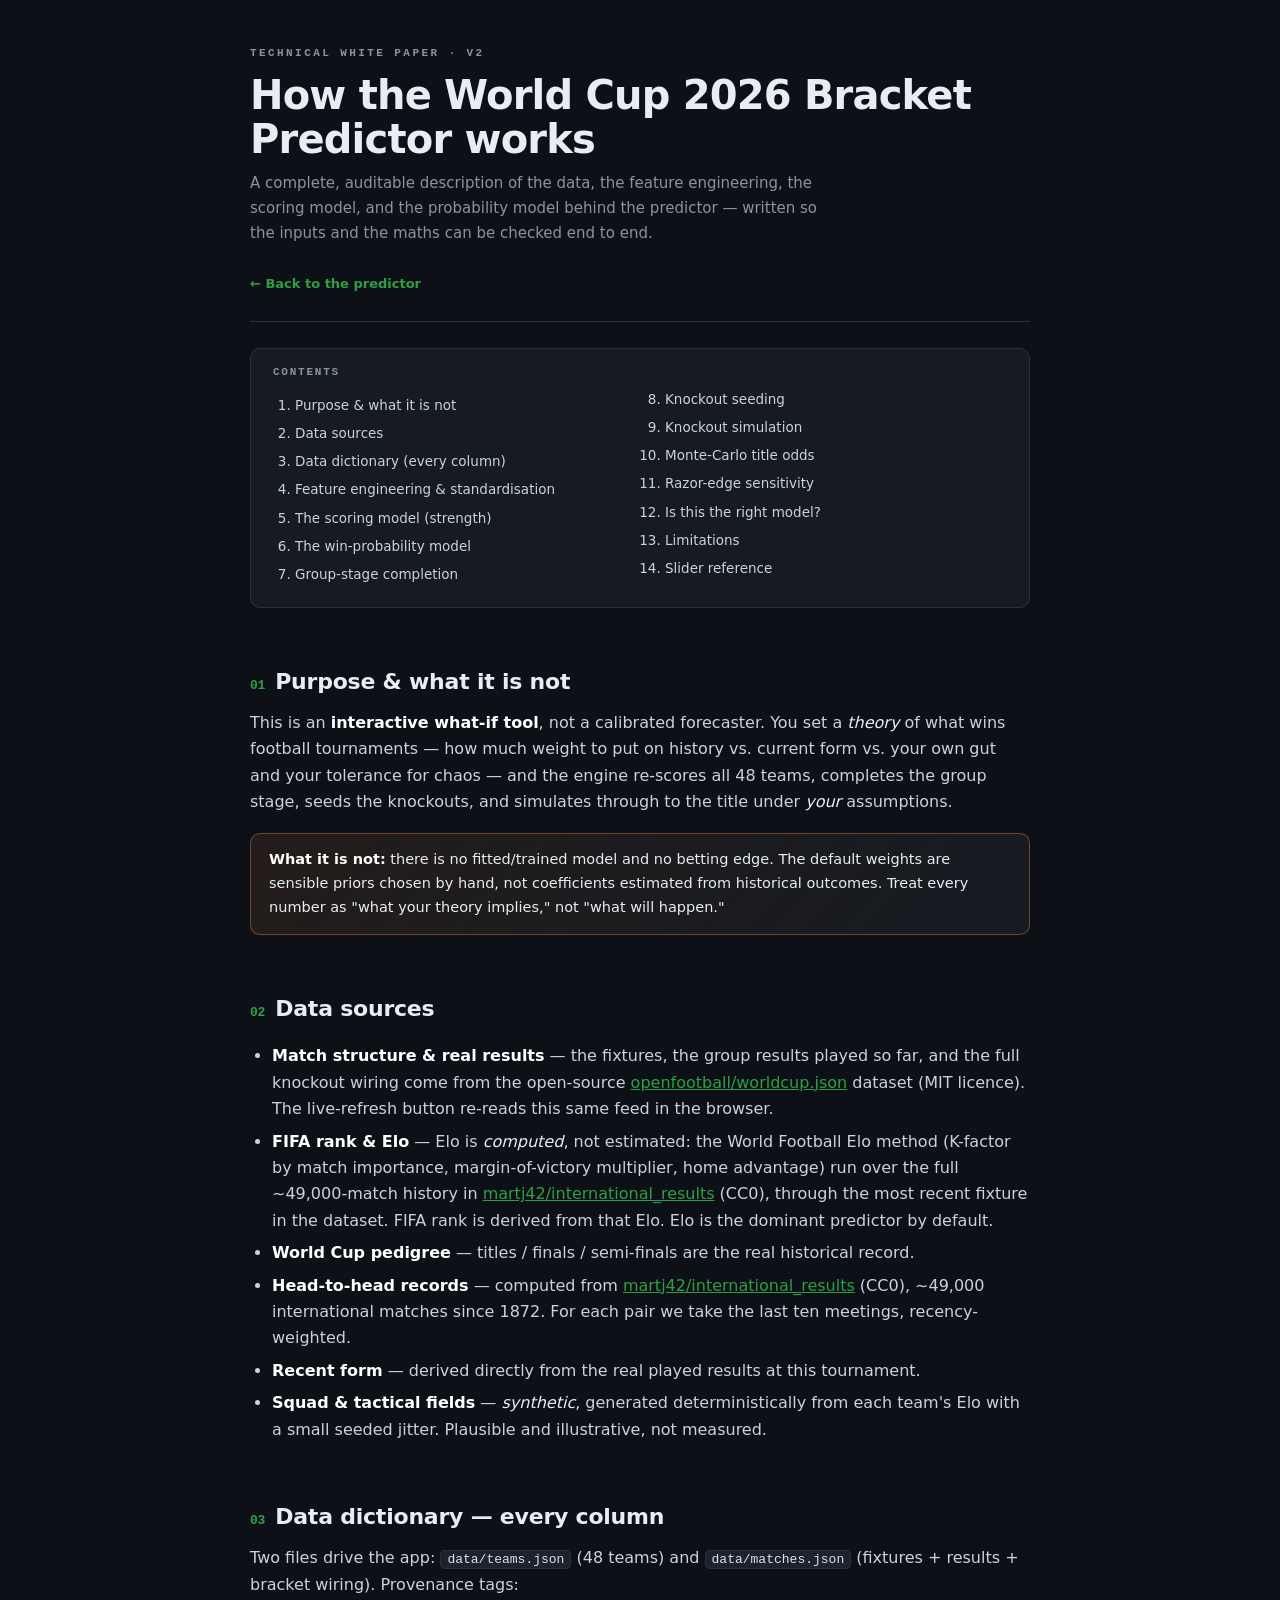
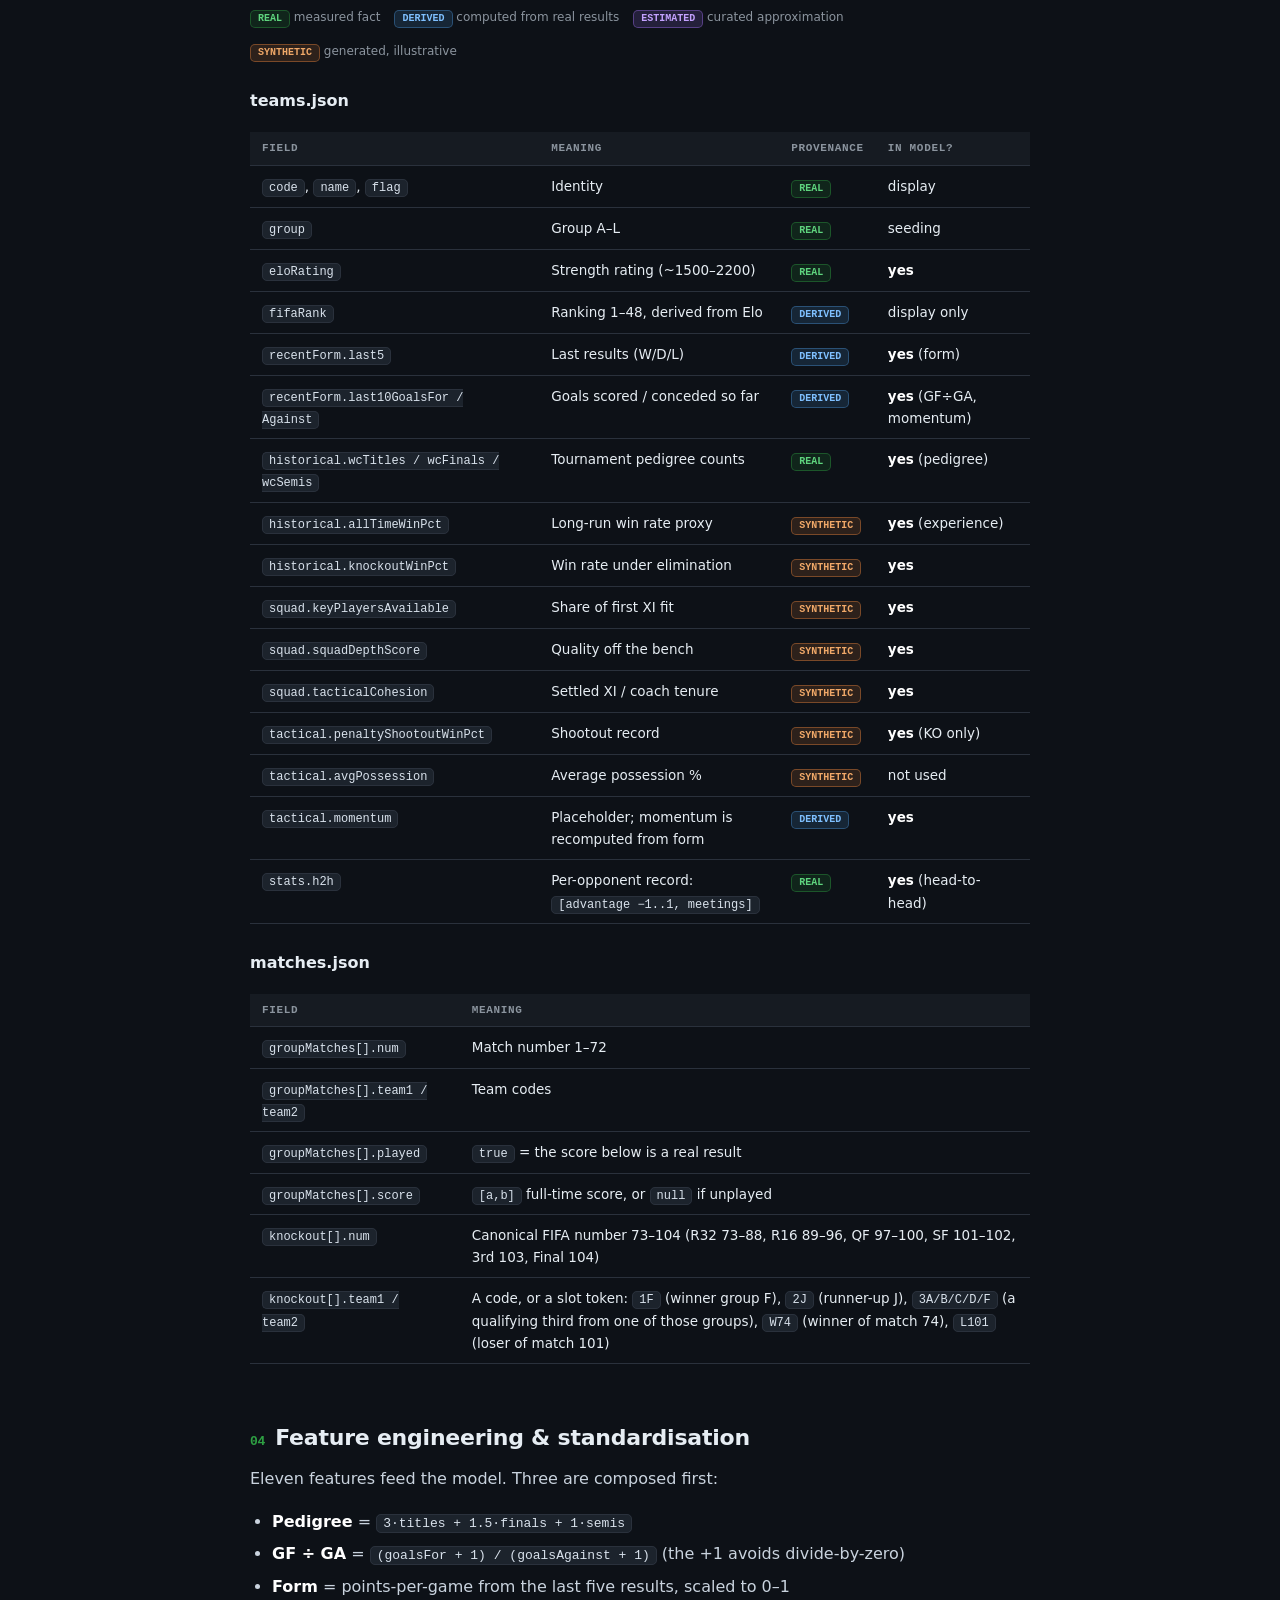
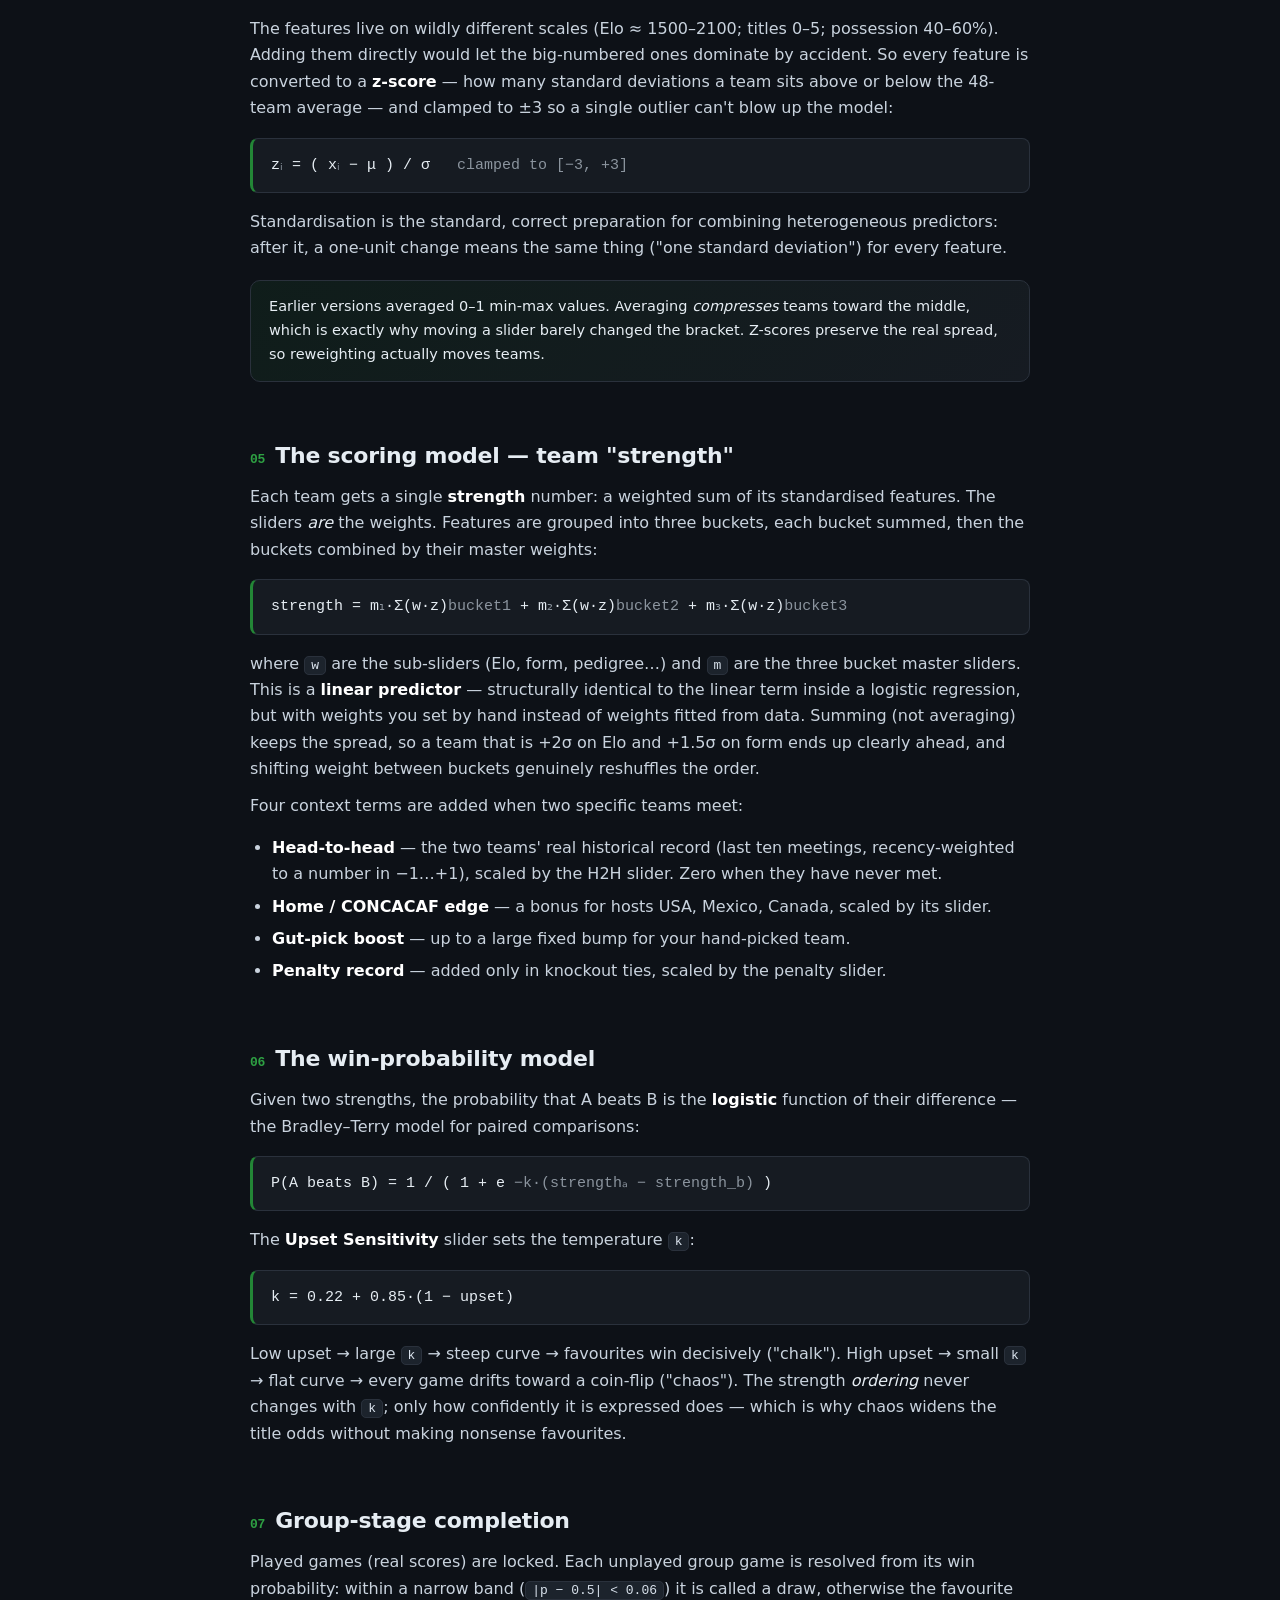
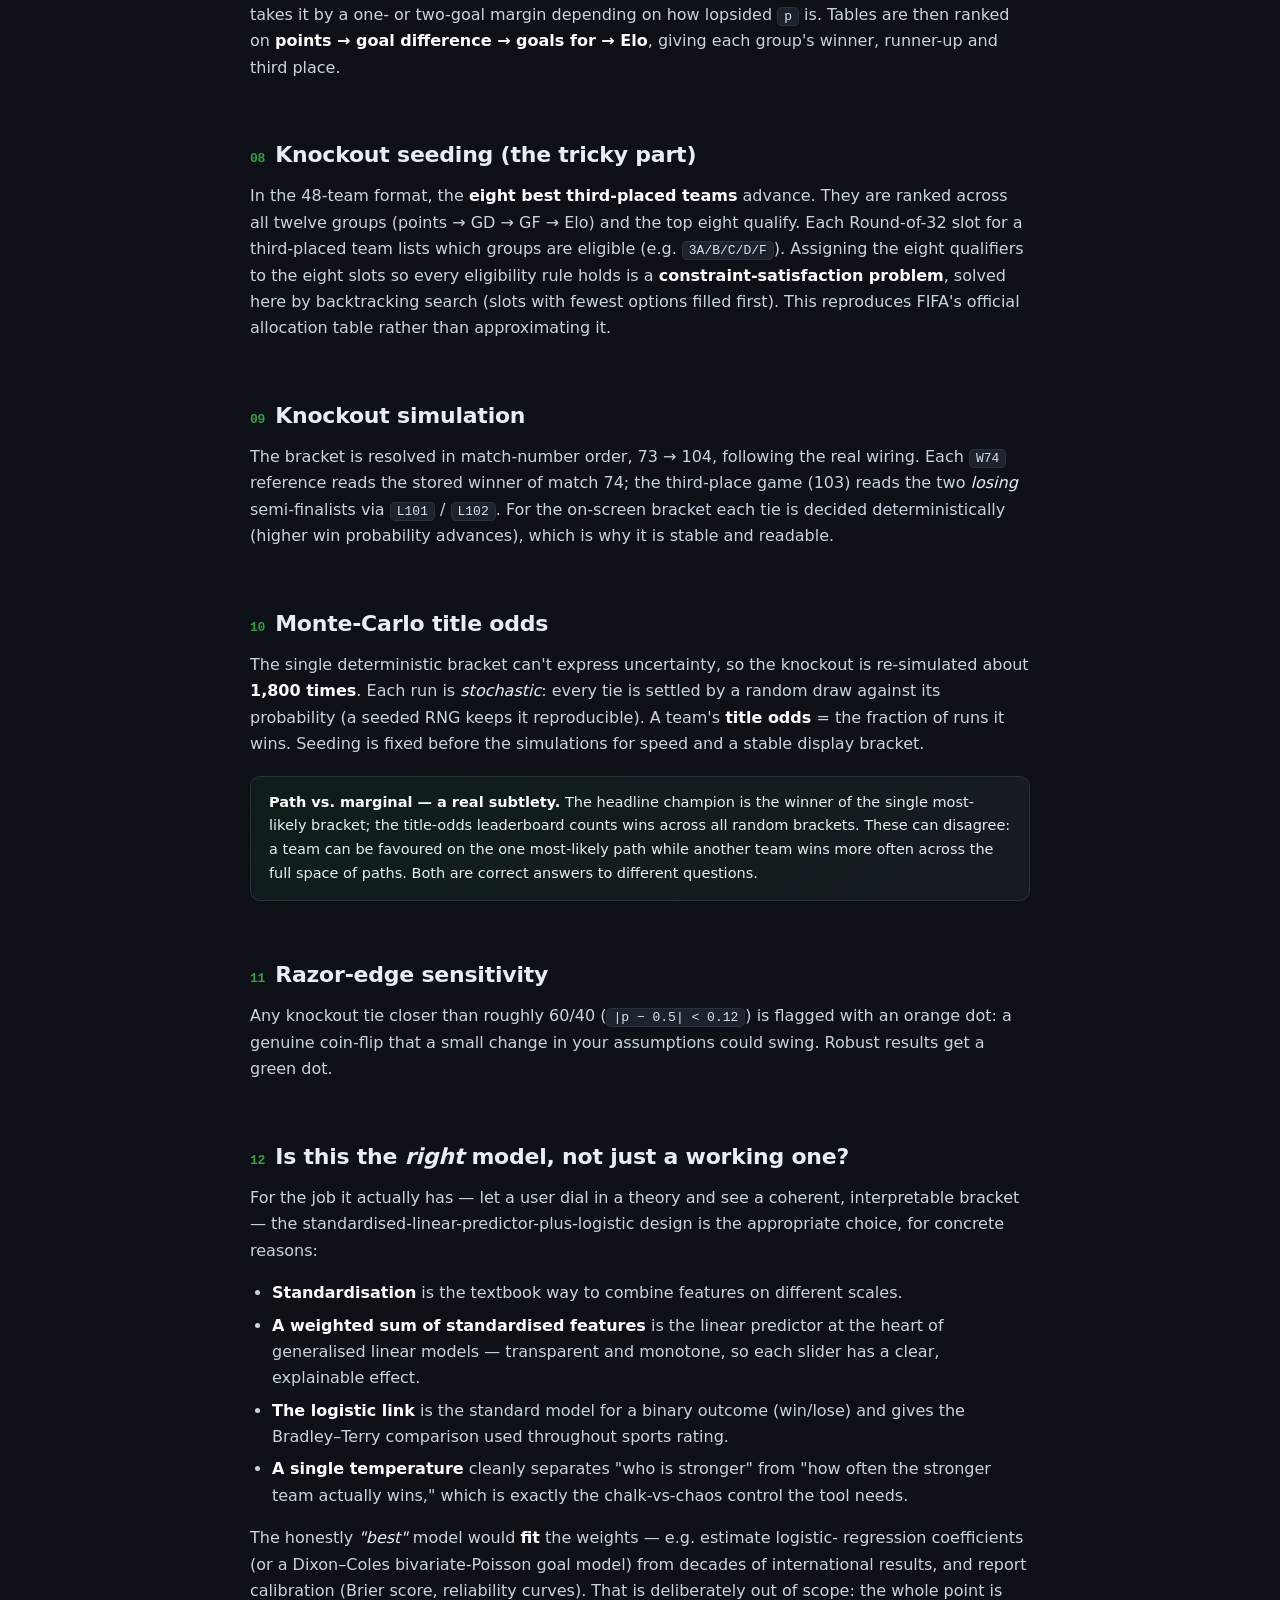
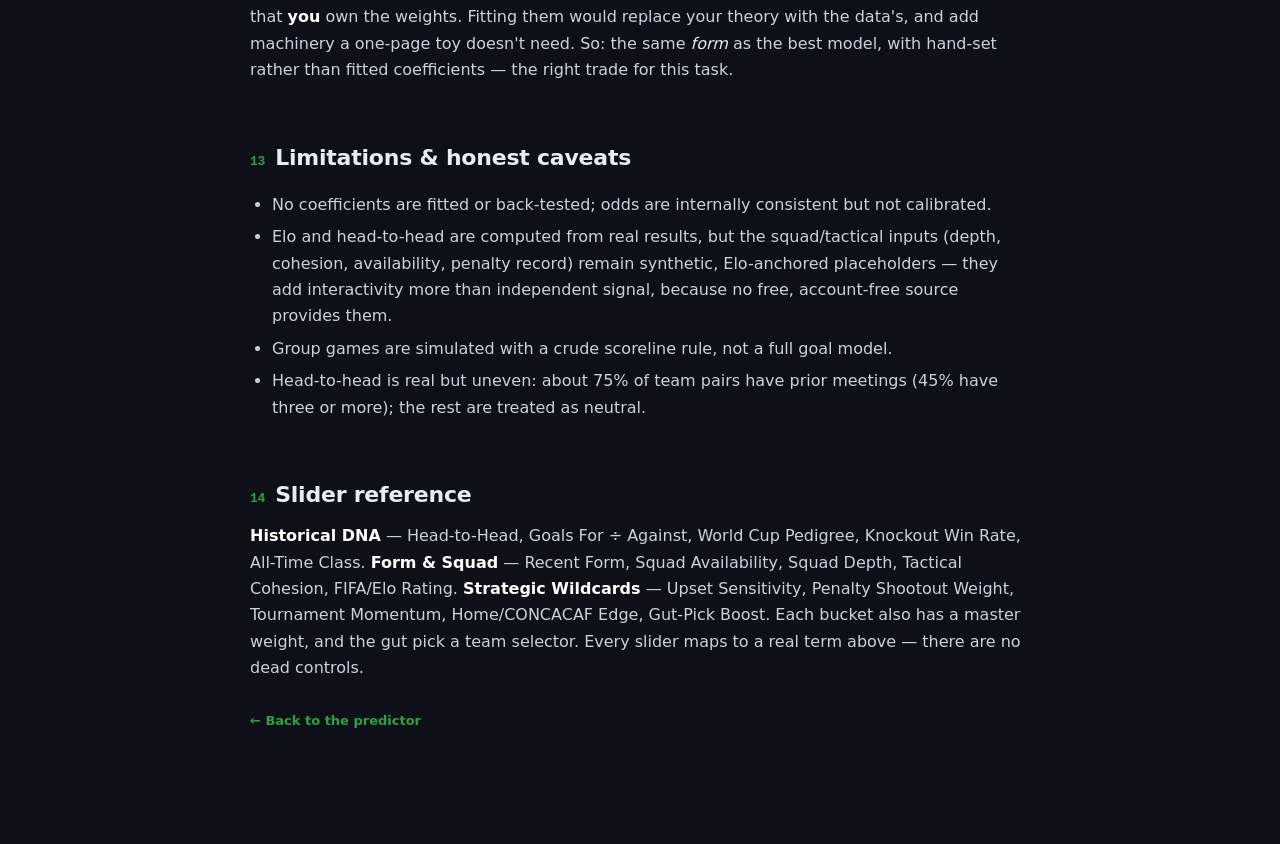
==== methodology.html @ f2cc8e98 "World Cup 2026 bracket predictor" ====
<!doctype html>
<html lang="en">
<head>
<meta charset="utf-8" />
<meta name="viewport" content="width=device-width, initial-scale=1" />
<title>Methodology &amp; Data — World Cup 2026 Bracket Predictor</title>
<style>
:root{
  --bg:#0d1117;--surface:#161b22;--surface2:#1c232c;--line:#2a313c;
  --ink:#e6edf3;--muted:#8b949e;--faint:#6b7480;--win:#238636;--win-glow:#2ea043;
  --amber:#d9a441;--blue:#4a93d8;--purple:#a371f7;
  --mono:ui-monospace,"SF Mono",Menlo,monospace;
  --sans:"Inter",system-ui,-apple-system,Segoe UI,Roboto,sans-serif;
}
*{box-sizing:border-box}
body{margin:0;background:var(--bg);color:var(--ink);font-family:var(--sans);line-height:1.65;
  -webkit-font-smoothing:antialiased}
.wrap{max-width:860px;margin:0 auto;padding:48px clamp(18px,5vw,40px) 120px}
header.doc{border-bottom:1px solid var(--line);padding-bottom:24px;margin-bottom:8px}
.eyebrow{font:600 11px/1 var(--mono);letter-spacing:.22em;text-transform:uppercase;color:var(--muted)}
h1{font-size:clamp(26px,4vw,40px);letter-spacing:-.02em;margin:14px 0 8px;line-height:1.1}
.sub{color:var(--muted);font-size:15px;max-width:60ch}
.back{display:inline-block;margin-top:18px;font-size:13px;color:var(--win-glow);text-decoration:none;font-weight:600}
.back:hover{text-decoration:underline}
h2{font-size:22px;letter-spacing:-.01em;margin:46px 0 6px;padding-top:10px}
h2 .n{font:700 13px/1 var(--mono);color:var(--win-glow);margin-right:10px}
h3{font-size:16px;margin:26px 0 6px;color:var(--ink)}
p{color:#c9d3de;margin:10px 0}
a{color:var(--win-glow)}
em{color:var(--ink);font-style:italic}
strong{color:#fff}
code{font:500 13px/1.4 var(--mono);background:var(--surface2);border:1px solid var(--line);
  border-radius:5px;padding:1px 6px;color:#d9e2ec}
.formula{background:var(--surface);border:1px solid var(--line);border-left:3px solid var(--win);
  border-radius:8px;padding:14px 18px;margin:16px 0;font:500 15px/1.7 var(--mono);
  overflow-x:auto;color:#e6edf3}
.formula .c{color:var(--muted)}
.callout{background:linear-gradient(135deg,rgba(35,134,54,.10),var(--surface));border:1px solid var(--line);
  border-radius:10px;padding:14px 18px;margin:18px 0;font-size:14.5px}
.callout.warn{background:linear-gradient(135deg,rgba(240,136,62,.10),var(--surface));border-color:rgba(240,136,62,.4)}
ul,ol{color:#c9d3de;padding-left:22px}li{margin:6px 0}
table{width:100%;border-collapse:collapse;margin:18px 0;font-size:13.5px}
th,td{text-align:left;padding:9px 12px;border-bottom:1px solid var(--line);vertical-align:top}
th{font:600 11px/1.3 var(--mono);letter-spacing:.06em;text-transform:uppercase;color:var(--muted);
  background:var(--surface);position:sticky}
td code{font-size:12px}
.tag{display:inline-block;font:600 10px/1 var(--mono);padding:3px 7px;border-radius:5px;white-space:nowrap}
.tag.real{background:rgba(35,134,54,.18);color:#5fd47e;border:1px solid rgba(46,160,67,.4)}
.tag.derived{background:rgba(74,147,216,.16);color:#7fc0ff;border:1px solid rgba(74,147,216,.4)}
.tag.synth{background:rgba(240,136,62,.14);color:#f0a868;border:1px solid rgba(240,136,62,.4)}
.tag.est{background:rgba(163,113,247,.16);color:#c4a2ff;border:1px solid rgba(163,113,247,.4)}
.toc{background:var(--surface);border:1px solid var(--line);border-radius:10px;padding:18px 22px;margin:26px 0}
.toc h4{margin:0 0 10px;font:600 11px/1 var(--mono);letter-spacing:.16em;text-transform:uppercase;color:var(--muted)}
.toc ol{margin:0;columns:2;column-gap:28px;font-size:13.5px}
.toc a{text-decoration:none;color:#c9d3de}.toc a:hover{color:var(--win-glow)}
.legend{display:flex;gap:14px;flex-wrap:wrap;margin:6px 0 0;font-size:12px;color:var(--muted)}
@media (max-width:640px){.toc ol{columns:1}}
</style>
</head>
<body>
<div class="wrap">
<header class="doc">
  <div class="eyebrow">Technical white paper · v2</div>
  <h1>How the World Cup 2026 Bracket Predictor works</h1>
  <p class="sub">A complete, auditable description of the data, the feature engineering, the scoring
  model, and the probability model behind the predictor — written so the inputs and the maths can be
  checked end to end.</p>
  <a class="back" href="./index.html">← Back to the predictor</a>
</header>

<div class="toc">
  <h4>Contents</h4>
  <ol>
    <li><a href="#purpose">Purpose &amp; what it is not</a></li>
    <li><a href="#sources">Data sources</a></li>
    <li><a href="#dict">Data dictionary (every column)</a></li>
    <li><a href="#features">Feature engineering &amp; standardisation</a></li>
    <li><a href="#strength">The scoring model (strength)</a></li>
    <li><a href="#prob">The win-probability model</a></li>
    <li><a href="#groups">Group-stage completion</a></li>
    <li><a href="#seeding">Knockout seeding</a></li>
    <li><a href="#knockout">Knockout simulation</a></li>
    <li><a href="#mc">Monte-Carlo title odds</a></li>
    <li><a href="#razor">Razor-edge sensitivity</a></li>
    <li><a href="#right">Is this the right model?</a></li>
    <li><a href="#limits">Limitations</a></li>
    <li><a href="#sliders">Slider reference</a></li>
  </ol>
</div>

<h2 id="purpose"><span class="n">01</span>Purpose &amp; what it is not</h2>
<p>This is an <strong>interactive what-if tool</strong>, not a calibrated forecaster. You set a
<em>theory</em> of what wins football tournaments — how much weight to put on history vs. current
form vs. your own gut and your tolerance for chaos — and the engine re-scores all 48 teams, completes
the group stage, seeds the knockouts, and simulates through to the title under <em>your</em> assumptions.</p>
<div class="callout warn"><strong>What it is not:</strong> there is no fitted/trained model and no
betting edge. The default weights are sensible priors chosen by hand, not coefficients estimated from
historical outcomes. Treat every number as "what your theory implies," not "what will happen."</div>

<h2 id="sources"><span class="n">02</span>Data sources</h2>
<ul>
  <li><strong>Match structure &amp; real results</strong> — the fixtures, the group results played so
  far, and the full knockout wiring come from the open-source
  <a href="https://github.com/openfootball/worldcup.json" target="_blank" rel="noopener">openfootball/worldcup.json</a>
  dataset (MIT licence). The live-refresh button re-reads this same feed in the browser.</li>
  <li><strong>FIFA rank &amp; Elo</strong> — Elo is <em>computed</em>, not estimated: the World
  Football Elo method (K-factor by match importance, margin-of-victory multiplier, home advantage)
  run over the full ~49,000-match history in
  <a href="https://github.com/martj42/international_results" target="_blank" rel="noopener">martj42/international_results</a>
  (CC0), through the most recent fixture in the dataset. FIFA rank is derived from that Elo. Elo is the
  dominant predictor by default.</li>
  <li><strong>World Cup pedigree</strong> — titles / finals / semi-finals are the real historical record.</li>
  <li><strong>Head-to-head records</strong> — computed from
  <a href="https://github.com/martj42/international_results" target="_blank" rel="noopener">martj42/international_results</a>
  (CC0), ~49,000 international matches since 1872. For each pair we take the last ten meetings,
  recency-weighted.</li>
  <li><strong>Recent form</strong> — derived directly from the real played results at this tournament.</li>
  <li><strong>Squad &amp; tactical fields</strong> — <em>synthetic</em>, generated deterministically
  from each team's Elo with a small seeded jitter. Plausible and illustrative, not measured.</li>
</ul>

<h2 id="dict"><span class="n">03</span>Data dictionary — every column</h2>
<p>Two files drive the app: <code>data/teams.json</code> (48 teams) and <code>data/matches.json</code>
(fixtures + results + bracket wiring). Provenance tags:</p>
<div class="legend">
  <span><span class="tag real">REAL</span> measured fact</span>
  <span><span class="tag derived">DERIVED</span> computed from real results</span>
  <span><span class="tag est">ESTIMATED</span> curated approximation</span>
  <span><span class="tag synth">SYNTHETIC</span> generated, illustrative</span>
</div>

<h3>teams.json</h3>
<table>
<thead><tr><th>Field</th><th>Meaning</th><th>Provenance</th><th>In model?</th></tr></thead>
<tbody>
<tr><td><code>code</code>, <code>name</code>, <code>flag</code></td><td>Identity</td><td><span class="tag real">REAL</span></td><td>display</td></tr>
<tr><td><code>group</code></td><td>Group A–L</td><td><span class="tag real">REAL</span></td><td>seeding</td></tr>
<tr><td><code>eloRating</code></td><td>Strength rating (~1500–2200)</td><td><span class="tag real">REAL</span></td><td><strong>yes</strong></td></tr>
<tr><td><code>fifaRank</code></td><td>Ranking 1–48, derived from Elo</td><td><span class="tag derived">DERIVED</span></td><td>display only</td></tr>
<tr><td><code>recentForm.last5</code></td><td>Last results (W/D/L)</td><td><span class="tag derived">DERIVED</span></td><td><strong>yes</strong> (form)</td></tr>
<tr><td><code>recentForm.last10GoalsFor / Against</code></td><td>Goals scored / conceded so far</td><td><span class="tag derived">DERIVED</span></td><td><strong>yes</strong> (GF÷GA, momentum)</td></tr>
<tr><td><code>historical.wcTitles / wcFinals / wcSemis</code></td><td>Tournament pedigree counts</td><td><span class="tag real">REAL</span></td><td><strong>yes</strong> (pedigree)</td></tr>
<tr><td><code>historical.allTimeWinPct</code></td><td>Long-run win rate proxy</td><td><span class="tag synth">SYNTHETIC</span></td><td><strong>yes</strong> (experience)</td></tr>
<tr><td><code>historical.knockoutWinPct</code></td><td>Win rate under elimination</td><td><span class="tag synth">SYNTHETIC</span></td><td><strong>yes</strong></td></tr>
<tr><td><code>squad.keyPlayersAvailable</code></td><td>Share of first XI fit</td><td><span class="tag synth">SYNTHETIC</span></td><td><strong>yes</strong></td></tr>
<tr><td><code>squad.squadDepthScore</code></td><td>Quality off the bench</td><td><span class="tag synth">SYNTHETIC</span></td><td><strong>yes</strong></td></tr>
<tr><td><code>squad.tacticalCohesion</code></td><td>Settled XI / coach tenure</td><td><span class="tag synth">SYNTHETIC</span></td><td><strong>yes</strong></td></tr>
<tr><td><code>tactical.penaltyShootoutWinPct</code></td><td>Shootout record</td><td><span class="tag synth">SYNTHETIC</span></td><td><strong>yes</strong> (KO only)</td></tr>
<tr><td><code>tactical.avgPossession</code></td><td>Average possession %</td><td><span class="tag synth">SYNTHETIC</span></td><td>not used</td></tr>
<tr><td><code>tactical.momentum</code></td><td>Placeholder; momentum is recomputed from form</td><td><span class="tag derived">DERIVED</span></td><td><strong>yes</strong></td></tr>
<tr><td><code>stats.h2h</code></td><td>Per-opponent record: <code>[advantage −1..1, meetings]</code></td><td><span class="tag real">REAL</span></td><td><strong>yes</strong> (head-to-head)</td></tr>
</tbody>
</table>

<h3>matches.json</h3>
<table>
<thead><tr><th>Field</th><th>Meaning</th></tr></thead>
<tbody>
<tr><td><code>groupMatches[].num</code></td><td>Match number 1–72</td></tr>
<tr><td><code>groupMatches[].team1 / team2</code></td><td>Team codes</td></tr>
<tr><td><code>groupMatches[].played</code></td><td><code>true</code> = the score below is a real result</td></tr>
<tr><td><code>groupMatches[].score</code></td><td><code>[a,b]</code> full-time score, or <code>null</code> if unplayed</td></tr>
<tr><td><code>knockout[].num</code></td><td>Canonical FIFA number 73–104 (R32 73–88, R16 89–96, QF 97–100, SF 101–102, 3rd 103, Final 104)</td></tr>
<tr><td><code>knockout[].team1 / team2</code></td><td>A code, or a slot token: <code>1F</code> (winner group F), <code>2J</code> (runner-up J), <code>3A/B/C/D/F</code> (a qualifying third from one of those groups), <code>W74</code> (winner of match 74), <code>L101</code> (loser of match 101)</td></tr>
</tbody>
</table>

<h2 id="features"><span class="n">04</span>Feature engineering &amp; standardisation</h2>
<p>Eleven features feed the model. Three are composed first:</p>
<ul>
  <li><strong>Pedigree</strong> = <code>3·titles + 1.5·finals + 1·semis</code></li>
  <li><strong>GF ÷ GA</strong> = <code>(goalsFor + 1) / (goalsAgainst + 1)</code> (the +1 avoids divide-by-zero)</li>
  <li><strong>Form</strong> = points-per-game from the last five results, scaled to 0–1</li>
</ul>
<p>The features live on wildly different scales (Elo ≈ 1500–2100; titles 0–5; possession 40–60%).
Adding them directly would let the big-numbered ones dominate by accident. So every feature is
converted to a <strong>z-score</strong> — how many standard deviations a team sits above or below the
48-team average — and clamped to ±3 so a single outlier can't blow up the model:</p>
<div class="formula">z<span class="c">ᵢ</span> = ( x<span class="c">ᵢ</span> − μ ) / σ &nbsp;&nbsp;<span class="c">clamped to [−3, +3]</span></div>
<p>Standardisation is the standard, correct preparation for combining heterogeneous predictors: after
it, a one-unit change means the same thing ("one standard deviation") for every feature.</p>
<div class="callout">Earlier versions averaged 0–1 min-max values. Averaging <em>compresses</em> teams
toward the middle, which is exactly why moving a slider barely changed the bracket. Z-scores preserve
the real spread, so reweighting actually moves teams.</div>

<h2 id="strength"><span class="n">05</span>The scoring model — team "strength"</h2>
<p>Each team gets a single <strong>strength</strong> number: a weighted sum of its standardised
features. The sliders <em>are</em> the weights. Features are grouped into three buckets, each bucket
summed, then the buckets combined by their master weights:</p>
<div class="formula">
strength = m<span class="c">₁</span>·Σ(w·z)<span class="c">bucket1</span> + m<span class="c">₂</span>·Σ(w·z)<span class="c">bucket2</span> + m<span class="c">₃</span>·Σ(w·z)<span class="c">bucket3</span>
</div>
<p>where <code>w</code> are the sub-sliders (Elo, form, pedigree…) and <code>m</code> are the three
bucket master sliders. This is a <strong>linear predictor</strong> — structurally identical to the
linear term inside a logistic regression, but with weights you set by hand instead of weights fitted
from data. Summing (not averaging) keeps the spread, so a team that is +2σ on Elo and +1.5σ on form
ends up clearly ahead, and shifting weight between buckets genuinely reshuffles the order.</p>
<p>Four context terms are added when two specific teams meet:</p>
<ul>
  <li><strong>Head-to-head</strong> — the two teams' real historical record (last ten meetings,
  recency-weighted to a number in −1…+1), scaled by the H2H slider. Zero when they have never met.</li>
  <li><strong>Home / CONCACAF edge</strong> — a bonus for hosts USA, Mexico, Canada, scaled by its slider.</li>
  <li><strong>Gut-pick boost</strong> — up to a large fixed bump for your hand-picked team.</li>
  <li><strong>Penalty record</strong> — added only in knockout ties, scaled by the penalty slider.</li>
</ul>

<h2 id="prob"><span class="n">06</span>The win-probability model</h2>
<p>Given two strengths, the probability that A beats B is the <strong>logistic</strong> function of
their difference — the Bradley–Terry model for paired comparisons:</p>
<div class="formula">
P(A beats B) = 1 / ( 1 + e<span class="c"> −k·(strengthₐ − strength_b)</span> )
</div>
<p>The <strong>Upset Sensitivity</strong> slider sets the temperature <code>k</code>:</p>
<div class="formula">k = 0.22 + 0.85·(1 − upset)</div>
<p>Low upset → large <code>k</code> → steep curve → favourites win decisively ("chalk"). High upset →
small <code>k</code> → flat curve → every game drifts toward a coin-flip ("chaos"). The strength
<em>ordering</em> never changes with <code>k</code>; only how confidently it is expressed does — which
is why chaos widens the title odds without making nonsense favourites.</p>

<h2 id="groups"><span class="n">07</span>Group-stage completion</h2>
<p>Played games (real scores) are locked. Each unplayed group game is resolved from its win
probability: within a narrow band (<code>|p − 0.5| &lt; 0.06</code>) it is called a draw, otherwise the
favourite takes it by a one- or two-goal margin depending on how lopsided <code>p</code> is. Tables are
then ranked on <strong>points → goal difference → goals for → Elo</strong>, giving each group's winner,
runner-up and third place.</p>

<h2 id="seeding"><span class="n">08</span>Knockout seeding (the tricky part)</h2>
<p>In the 48-team format, the <strong>eight best third-placed teams</strong> advance. They are ranked
across all twelve groups (points → GD → GF → Elo) and the top eight qualify. Each Round-of-32 slot for
a third-placed team lists which groups are eligible (e.g. <code>3A/B/C/D/F</code>). Assigning the eight
qualifiers to the eight slots so every eligibility rule holds is a <strong>constraint-satisfaction
problem</strong>, solved here by backtracking search (slots with fewest options filled first). This
reproduces FIFA's official allocation table rather than approximating it.</p>

<h2 id="knockout"><span class="n">09</span>Knockout simulation</h2>
<p>The bracket is resolved in match-number order, 73 → 104, following the real wiring. Each
<code>W74</code> reference reads the stored winner of match 74; the third-place game (103) reads the two
<em>losing</em> semi-finalists via <code>L101</code> / <code>L102</code>. For the on-screen bracket each tie
is decided deterministically (higher win probability advances), which is why it is stable and readable.</p>

<h2 id="mc"><span class="n">10</span>Monte-Carlo title odds</h2>
<p>The single deterministic bracket can't express uncertainty, so the knockout is re-simulated about
<strong>1,800 times</strong>. Each run is <em>stochastic</em>: every tie is settled by a random draw
against its probability (a seeded RNG keeps it reproducible). A team's <strong>title odds</strong> = the
fraction of runs it wins. Seeding is fixed before the simulations for speed and a stable display bracket.</p>
<div class="callout"><strong>Path vs. marginal — a real subtlety.</strong> The headline champion is the
winner of the single most-likely bracket; the title-odds leaderboard counts wins across all random
brackets. These can disagree: a team can be favoured on the one most-likely path while another team
wins more often across the full space of paths. Both are correct answers to different questions.</div>

<h2 id="razor"><span class="n">11</span>Razor-edge sensitivity</h2>
<p>Any knockout tie closer than roughly 60/40 (<code>|p − 0.5| &lt; 0.12</code>) is flagged with an
orange dot: a genuine coin-flip that a small change in your assumptions could swing. Robust results get
a green dot.</p>

<h2 id="right"><span class="n">12</span>Is this the <em>right</em> model, not just a working one?</h2>
<p>For the job it actually has — let a user dial in a theory and see a coherent, interpretable bracket —
the standardised-linear-predictor-plus-logistic design is the appropriate choice, for concrete reasons:</p>
<ul>
  <li><strong>Standardisation</strong> is the textbook way to combine features on different scales.</li>
  <li><strong>A weighted sum of standardised features</strong> is the linear predictor at the heart of
  generalised linear models — transparent and monotone, so each slider has a clear, explainable effect.</li>
  <li><strong>The logistic link</strong> is the standard model for a binary outcome (win/lose) and gives
  the Bradley–Terry comparison used throughout sports rating.</li>
  <li><strong>A single temperature</strong> cleanly separates "who is stronger" from "how often the
  stronger team actually wins," which is exactly the chalk-vs-chaos control the tool needs.</li>
</ul>
<p>The honestly <em>"best"</em> model would <strong>fit</strong> the weights — e.g. estimate logistic-
regression coefficients (or a Dixon–Coles bivariate-Poisson goal model) from decades of international
results, and report calibration (Brier score, reliability curves). That is deliberately out of scope:
the whole point is that <strong>you</strong> own the weights. Fitting them would replace your theory
with the data's, and add machinery a one-page toy doesn't need. So: the same <em>form</em> as the best
model, with hand-set rather than fitted coefficients — the right trade for this task.</p>

<h2 id="limits"><span class="n">13</span>Limitations &amp; honest caveats</h2>
<ul>
  <li>No coefficients are fitted or back-tested; odds are internally consistent but not calibrated.</li>
  <li>Elo and head-to-head are computed from real results, but the squad/tactical inputs
  (depth, cohesion, availability, penalty record) remain synthetic, Elo-anchored placeholders — they
  add interactivity more than independent signal, because no free, account-free source provides them.</li>
  <li>Group games are simulated with a crude scoreline rule, not a full goal model.</li>
  <li>Head-to-head is real but uneven: about 75% of team pairs have prior meetings (45% have three or more); the rest are treated as neutral.</li>
</ul>

<h2 id="sliders"><span class="n">14</span>Slider reference</h2>
<p><strong>Historical DNA</strong> — Head-to-Head, Goals For ÷ Against, World Cup Pedigree, Knockout Win
Rate, All-Time Class. <strong>Form &amp; Squad</strong> — Recent Form, Squad Availability, Squad Depth,
Tactical Cohesion, FIFA/Elo Rating. <strong>Strategic Wildcards</strong> — Upset Sensitivity, Penalty
Shootout Weight, Tournament Momentum, Home/CONCACAF Edge, Gut-Pick Boost. Each bucket also has a master
weight, and the gut pick a team selector. Every slider maps to a real term above — there are no dead controls.</p>

<a class="back" href="./index.html">← Back to the predictor</a>
</div>
</body>
</html>
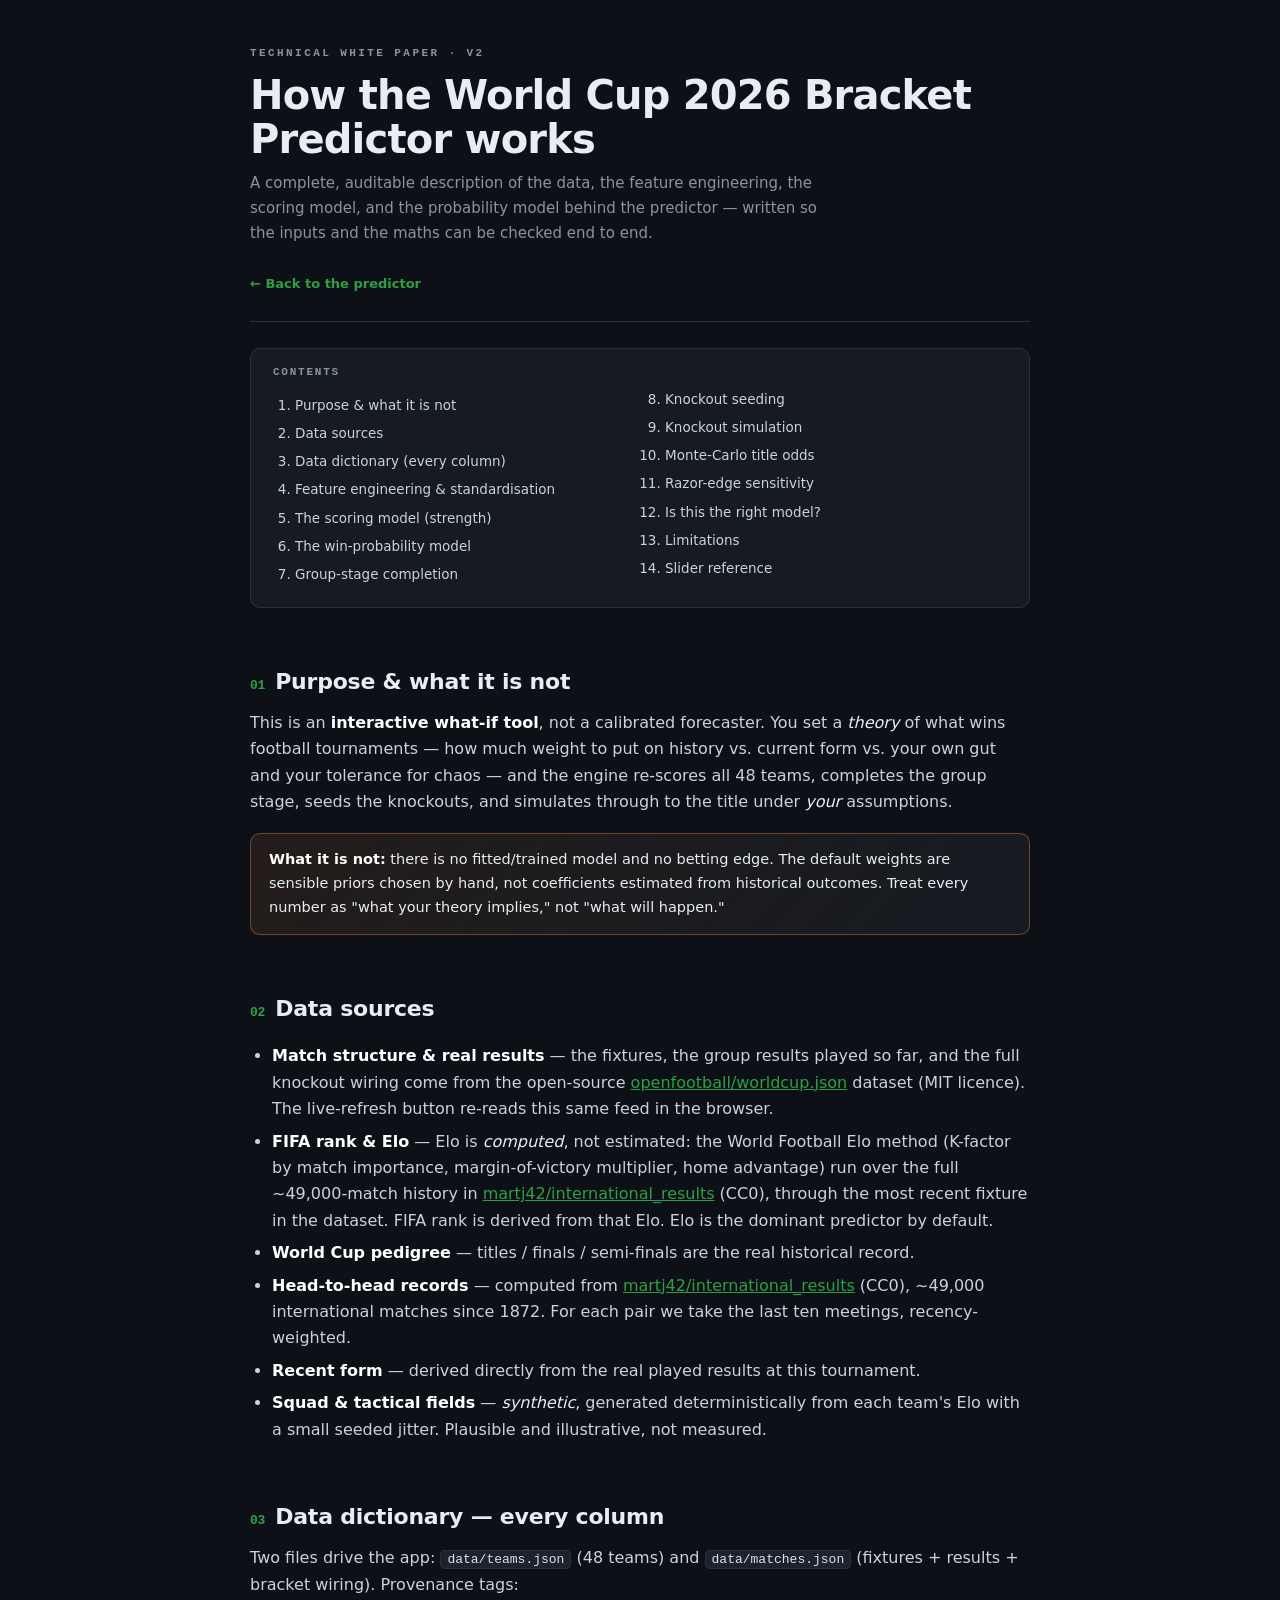
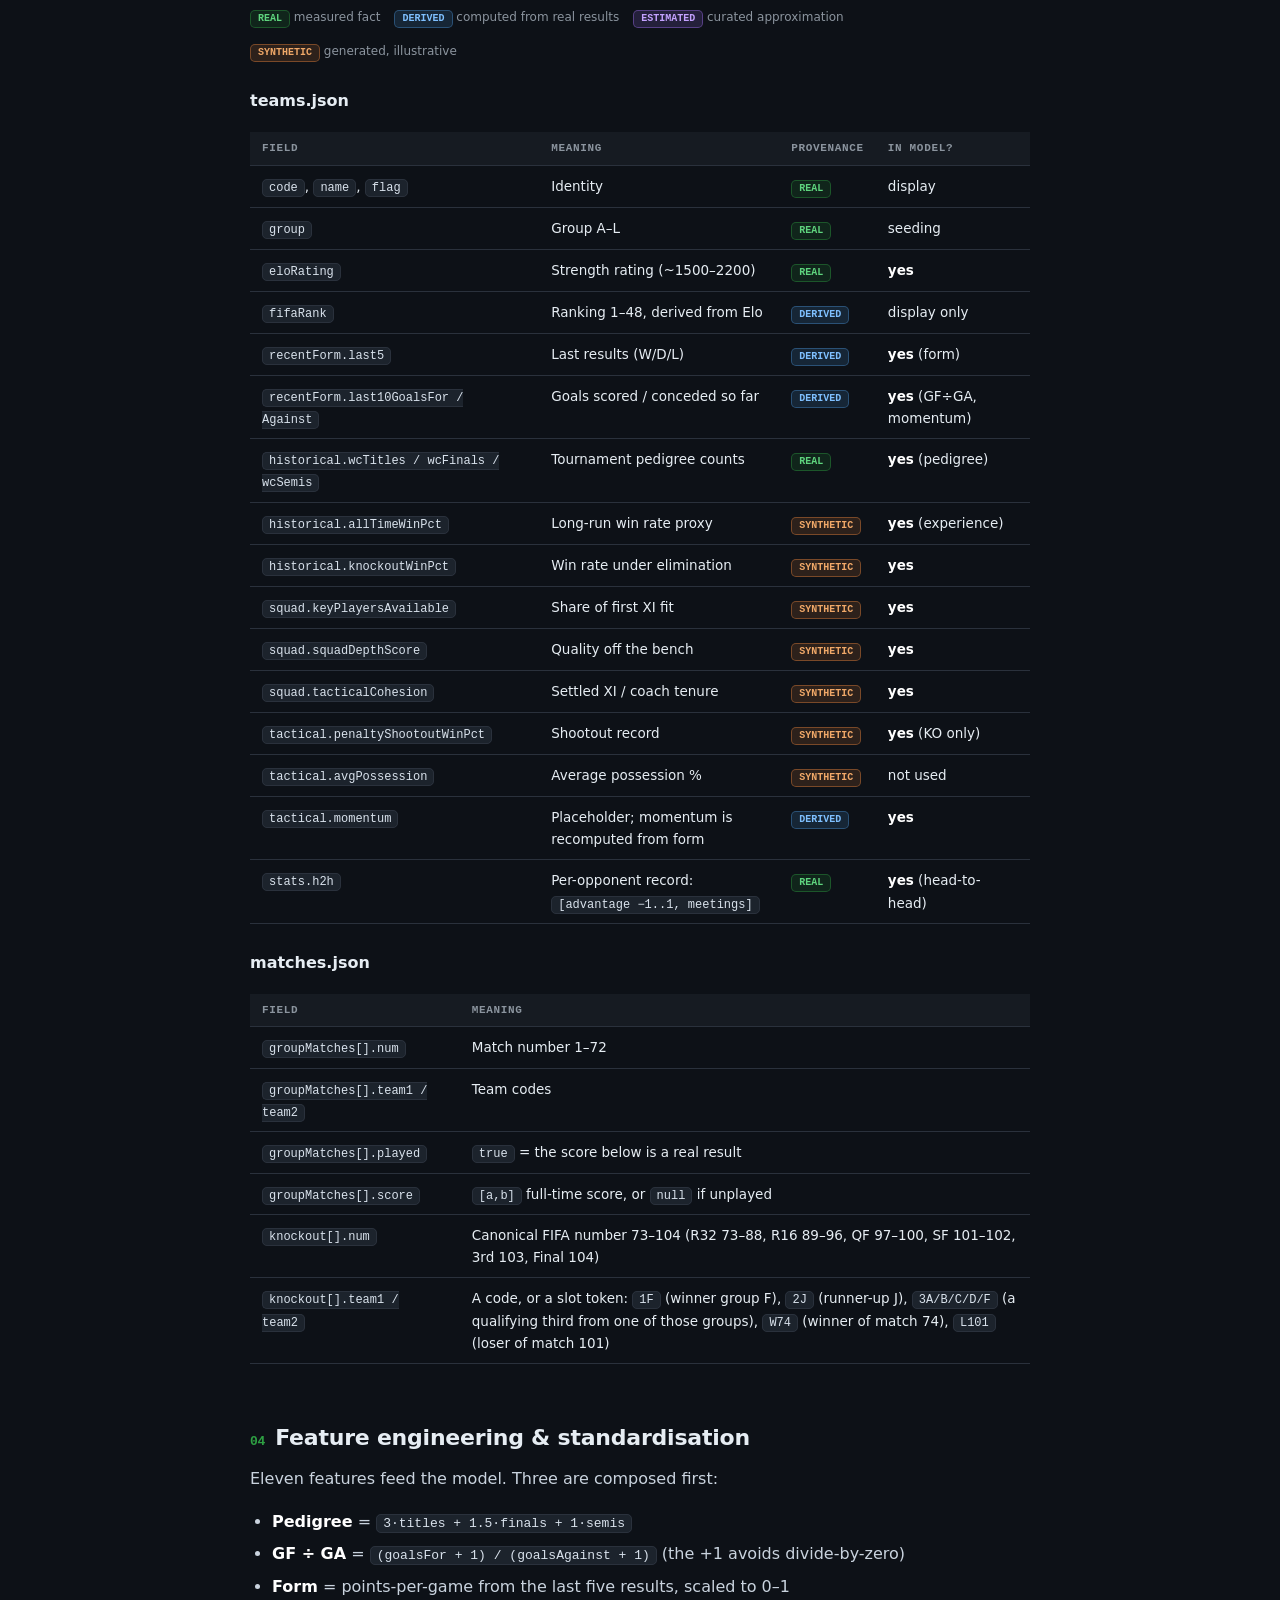
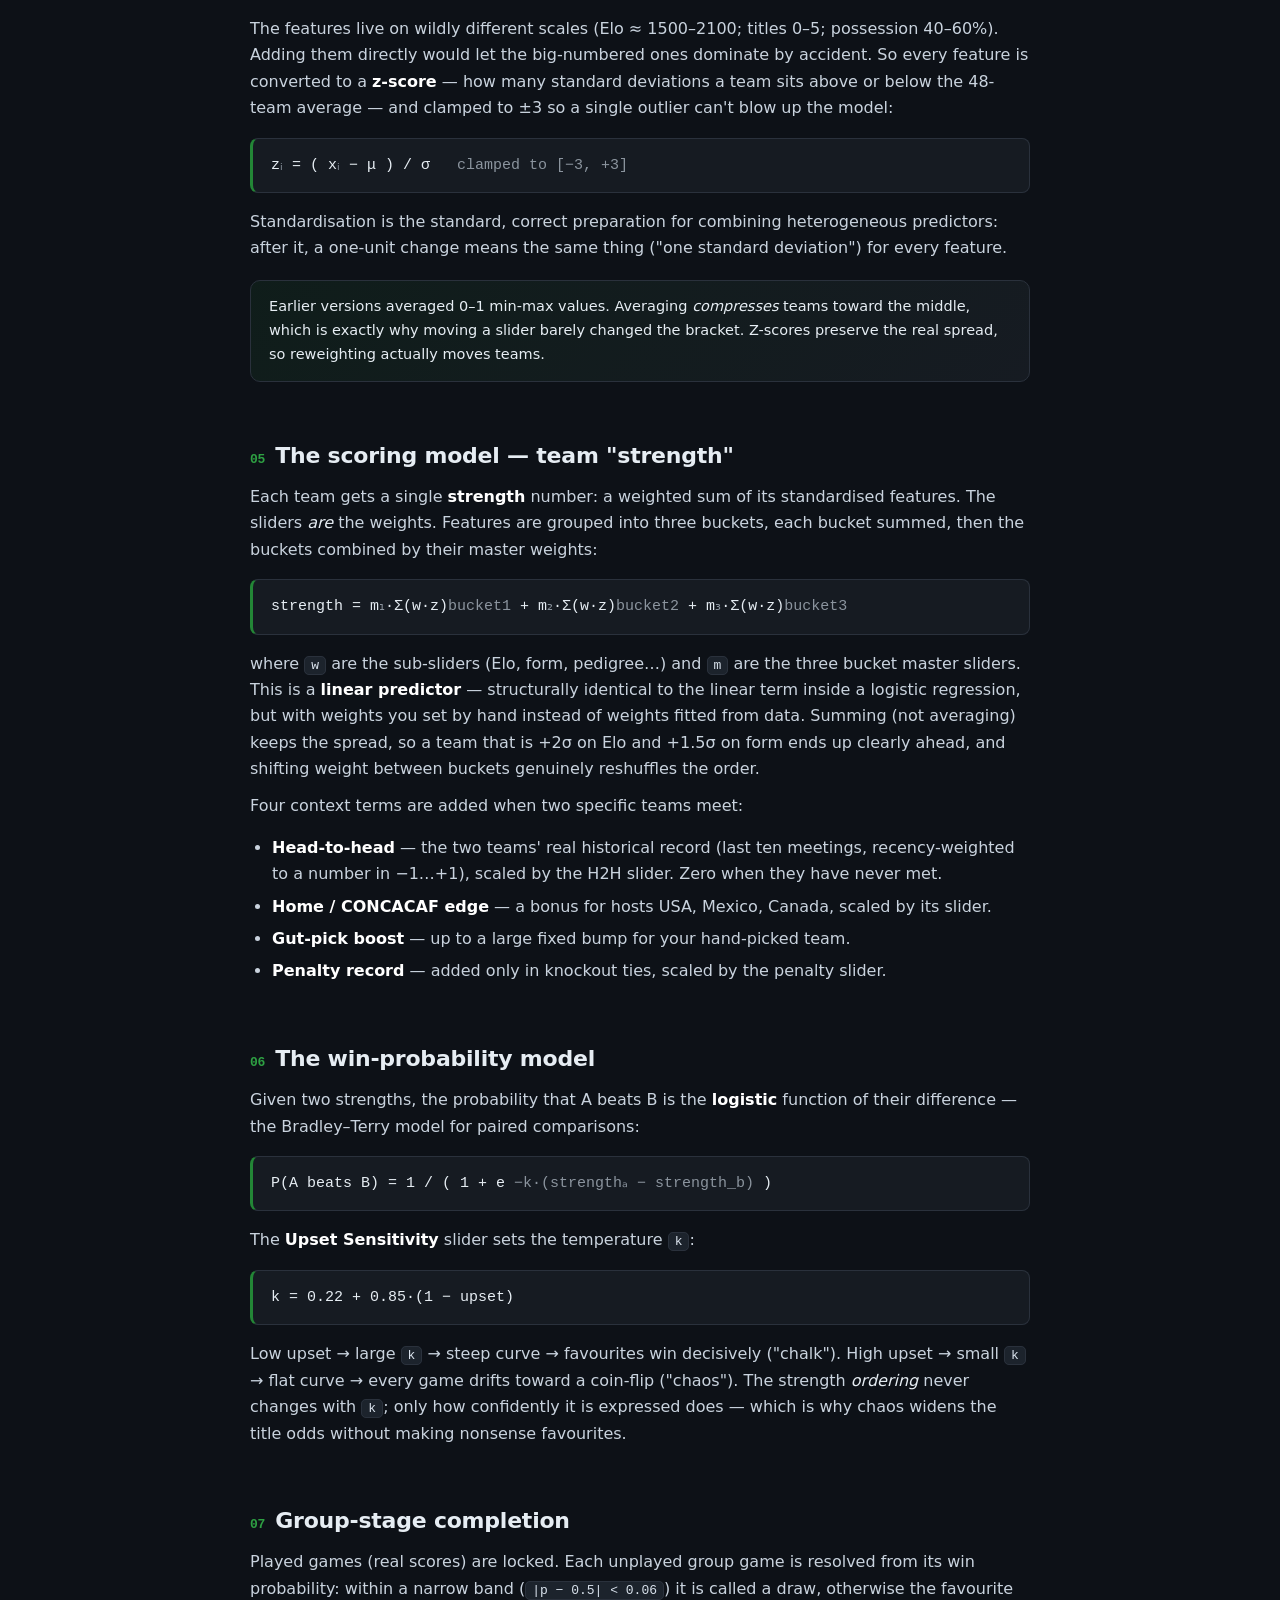
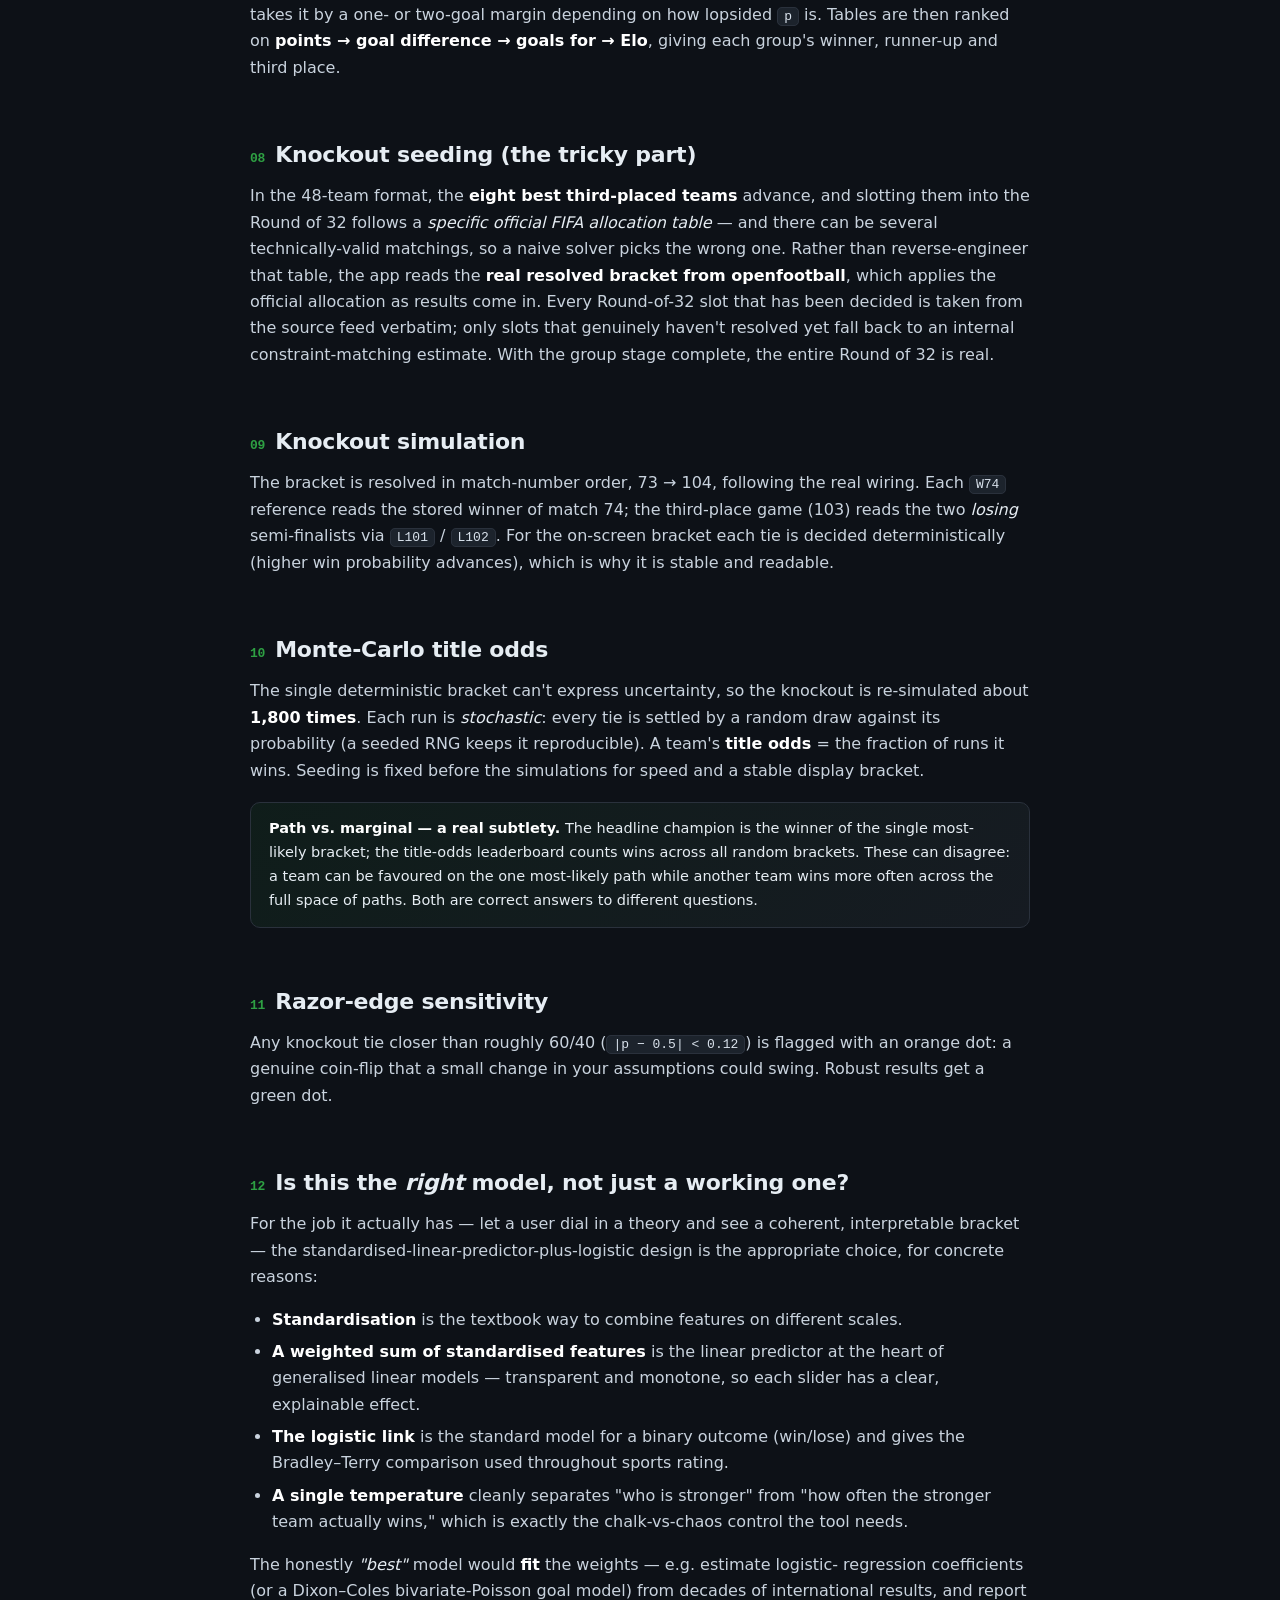
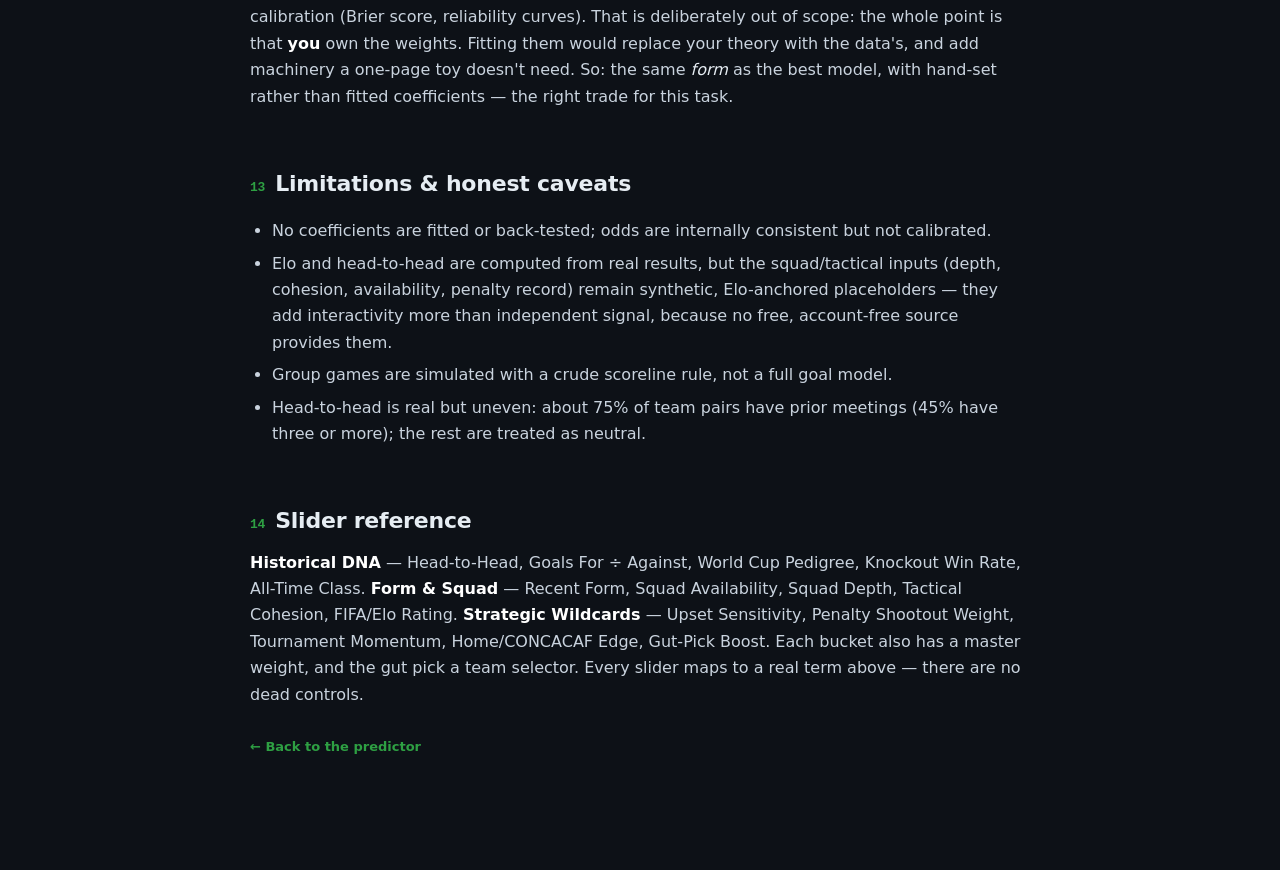
==== commit cfae3f86: "fix round of 32 seeding" ====
--- a/methodology.html
+++ b/methodology.html
@@ -225,12 +225,13 @@
 runner-up and third place.</p>
 
 <h2 id="seeding"><span class="n">08</span>Knockout seeding (the tricky part)</h2>
-<p>In the 48-team format, the <strong>eight best third-placed teams</strong> advance. They are ranked
-across all twelve groups (points → GD → GF → Elo) and the top eight qualify. Each Round-of-32 slot for
-a third-placed team lists which groups are eligible (e.g. <code>3A/B/C/D/F</code>). Assigning the eight
-qualifiers to the eight slots so every eligibility rule holds is a <strong>constraint-satisfaction
-problem</strong>, solved here by backtracking search (slots with fewest options filled first). This
-reproduces FIFA's official allocation table rather than approximating it.</p>
+<p>In the 48-team format, the <strong>eight best third-placed teams</strong> advance, and slotting them
+into the Round of 32 follows a <em>specific official FIFA allocation table</em> — and there can be
+several technically-valid matchings, so a naive solver picks the wrong one. Rather than reverse-engineer
+that table, the app reads the <strong>real resolved bracket from openfootball</strong>, which applies the
+official allocation as results come in. Every Round-of-32 slot that has been decided is taken from the
+source feed verbatim; only slots that genuinely haven't resolved yet fall back to an internal
+constraint-matching estimate. With the group stage complete, the entire Round of 32 is real.</p>
 
 <h2 id="knockout"><span class="n">09</span>Knockout simulation</h2>
 <p>The bracket is resolved in match-number order, 73 → 104, following the real wiring. Each
